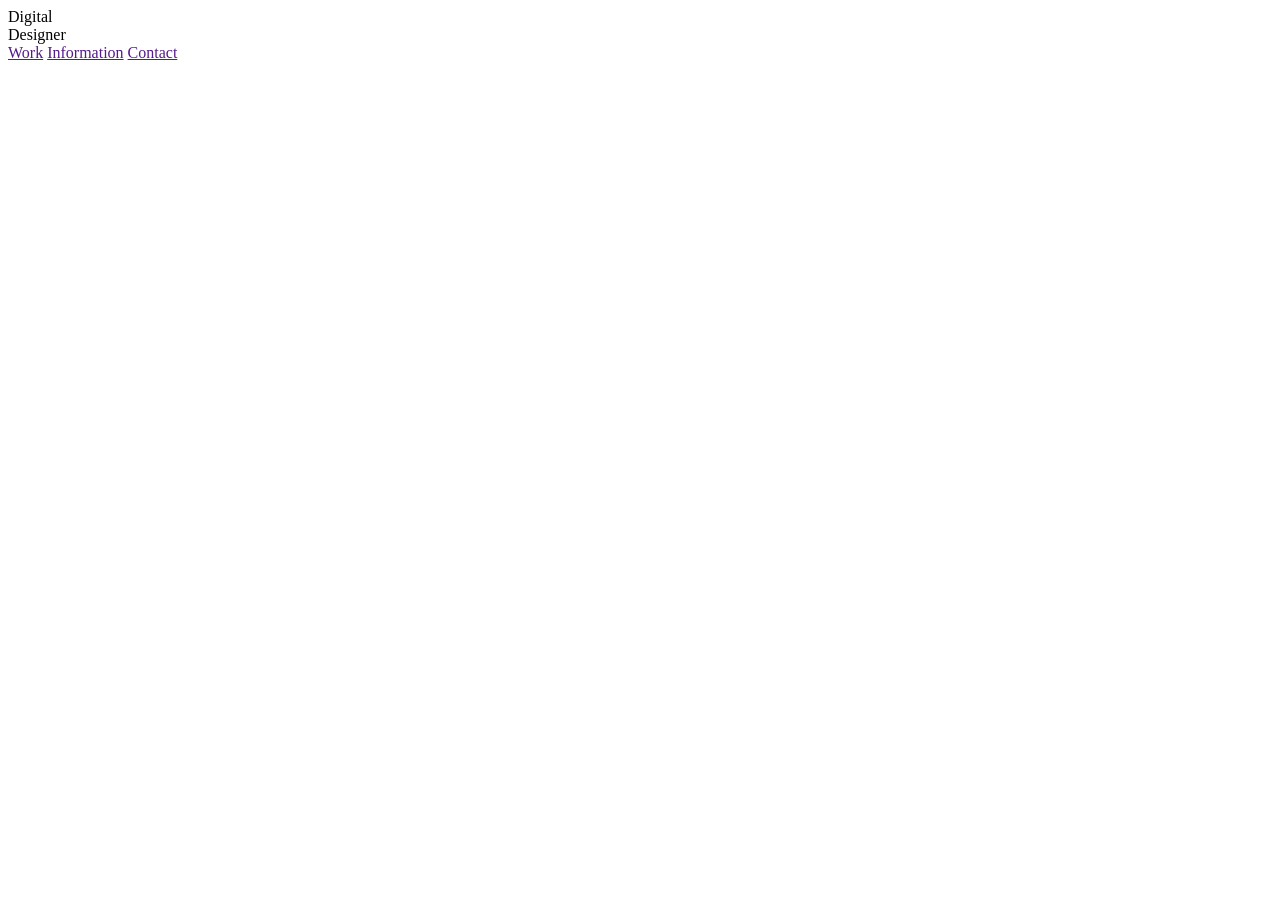
==== idk.html @ 570d7447 "add nav html" ====
<!doctype html>
<html lang="en">
  <head>
    <meta charset="UTF-8" />
    <meta name="viewport" content="width=device-width, initial-scale=1.0" />
    <title>Homepage</title>
  </head>
  <body>
    <header>
      <nav>
        <div class="left-nav">
          Digital <br />
          Designer
        </div>
        <div class="right-nav">
          <a href="">Work</a>
          <a href="">Information</a>
          <a href="">Contact</a>
        </div>
      </nav>
    </header>
    <main>
      <section></section>
    </main>
  </body>
</html>
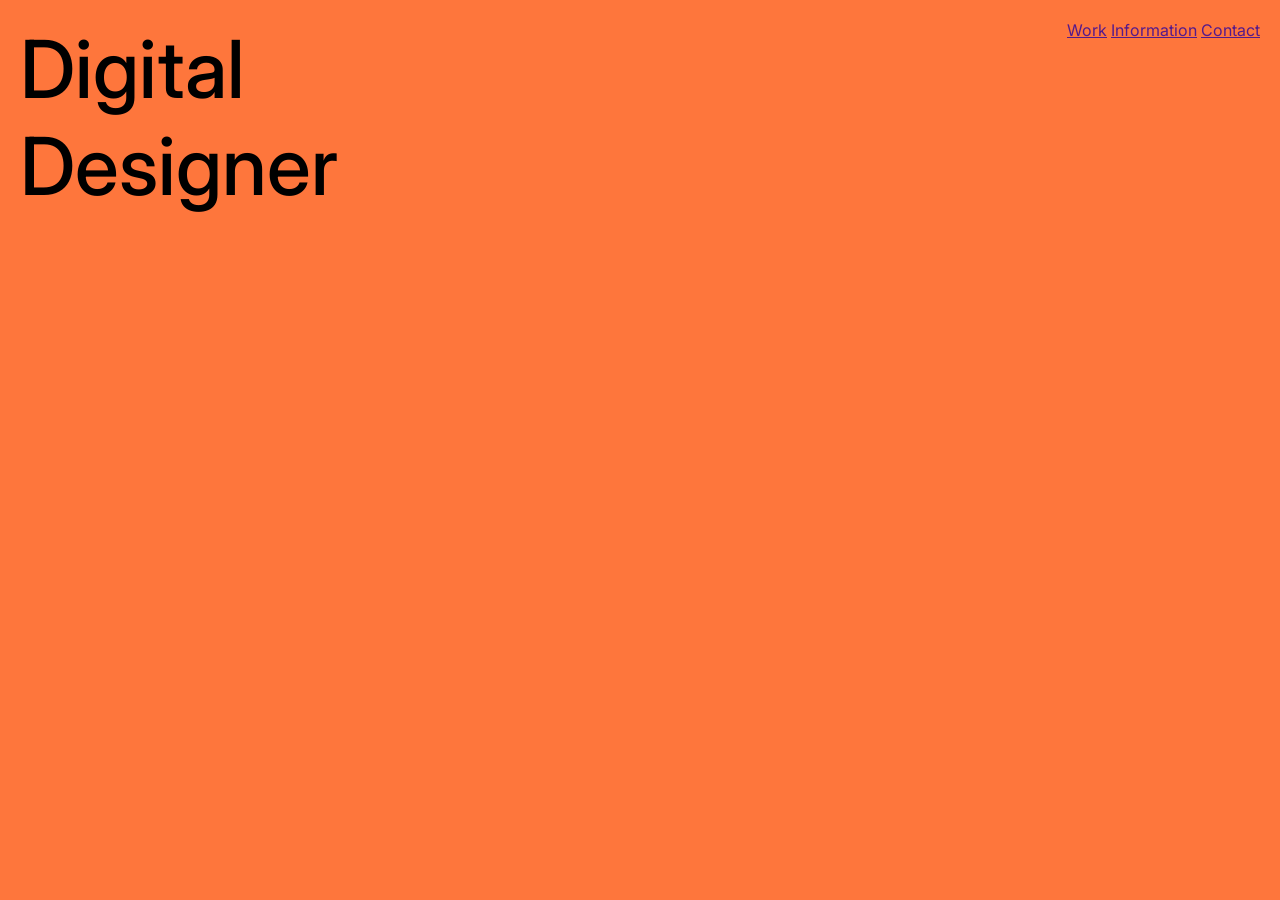
==== commit f559dead: "styling tipis" ====
--- a/idk.html
+++ b/idk.html
@@ -4,6 +4,11 @@
     <meta charset="UTF-8" />
     <meta name="viewport" content="width=device-width, initial-scale=1.0" />
     <title>Homepage</title>
+    <link rel="stylesheet" href="style.css" />
+    <link
+      href="https://fonts.googleapis.com/css?family=Inter:100,200,300,regular,500,600,700,800,900,100italic,200italic,300italic,italic,500italic,600italic,700italic,800italic,900italic"
+      rel="stylesheet"
+    />
   </head>
   <body>
     <header>
--- a/style.css
+++ b/style.css
@@ -0,0 +1,19 @@
+* {
+  margin: 0;
+  padding: 0;
+  font-family: "Inter", sans-serif;
+}
+body,
+html {
+  height: 100%;
+  background-color: #fe763c;
+}
+nav {
+  display: flex;
+  justify-content: space-between;
+  padding: 20px;
+}
+nav .left-nav {
+  font-size: 80px;
+  font-weight: 500;
+}
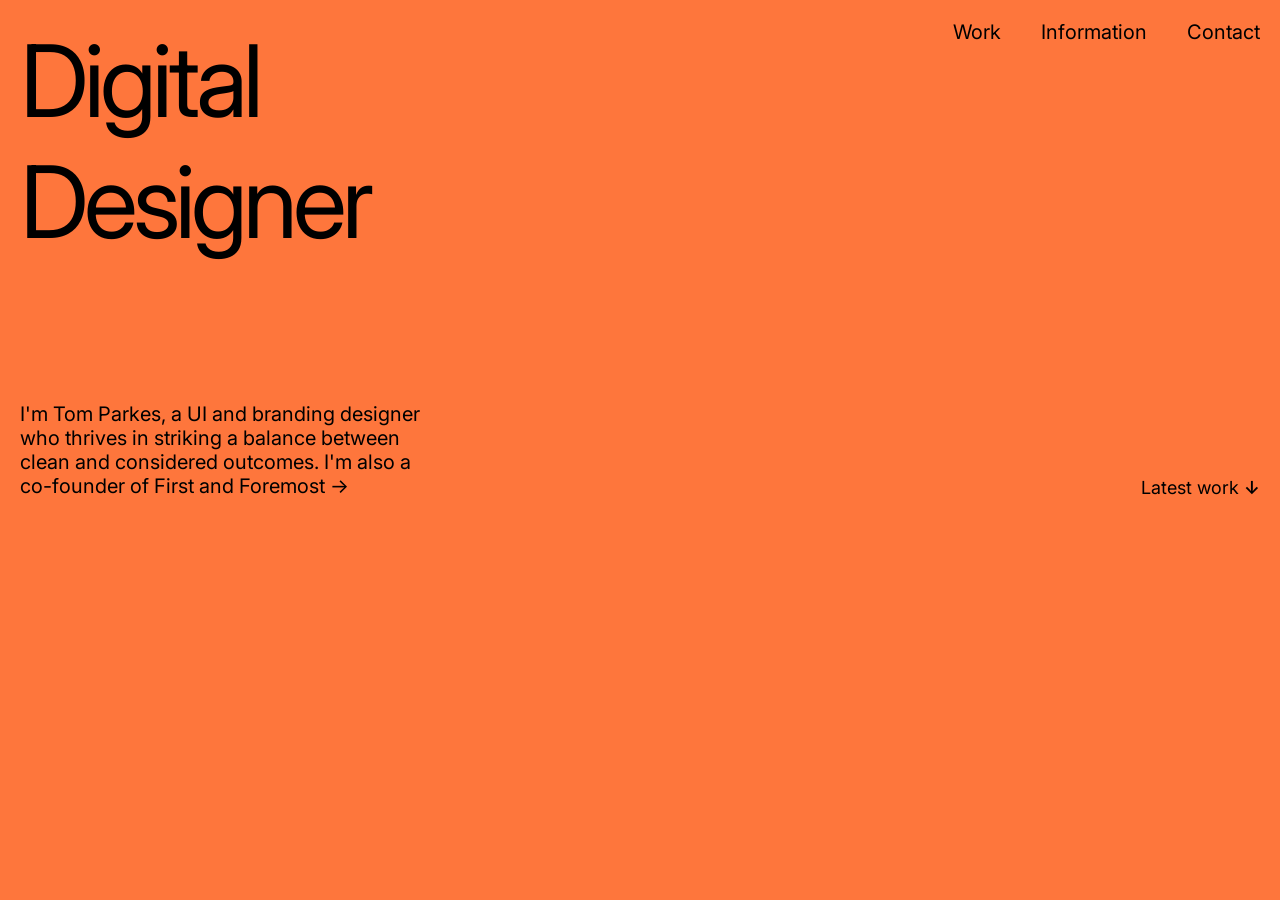
==== commit 1531ee58: "add hero section" ====
--- a/idk.html
+++ b/idk.html
@@ -25,7 +25,15 @@
       </nav>
     </header>
     <main>
-      <section></section>
+      <section id="hero">
+        <p>
+          I'm Tom Parkes, a UI and branding designer <br />
+          who thrives in striking a balance between <br />
+          clean and considered outcomes. I'm also a <br />
+          co-founder of First and Foremost ->
+        </p>
+        <a href="#work" class="cta-button">Latest work <span>↓</span></a>
+      </section>
     </main>
   </body>
 </html>
--- a/style.css
+++ b/style.css
@@ -7,6 +7,11 @@
 html {
   height: 100%;
   background-color: #fe763c;
+  overflow-x: hidden;
+}
+a {
+  text-decoration: none;
+  color: inherit;
 }
 nav {
   display: flex;
@@ -14,6 +19,31 @@
   padding: 20px;
 }
 nav .left-nav {
-  font-size: 80px;
-  font-weight: 500;
+  letter-spacing: -5px;
+  font-size: 100px;
+  font-weight: 400;
 }
+nav .right-nav {
+  display: flex;
+  gap: 40px;
+}
+nav .right-nav a {
+  font-size: 20px;
+}
+
+#hero {
+  display: flex;
+  padding: 20px;
+  margin-top: 100px;
+  align-items: end;
+  justify-content: space-between;
+}
+#hero p {
+  font-size: 20px;
+}
+#hero .cta-button {
+  font-size: 18px;
+}
+#hero .cta-button span {
+  font-weight: 600;
+}
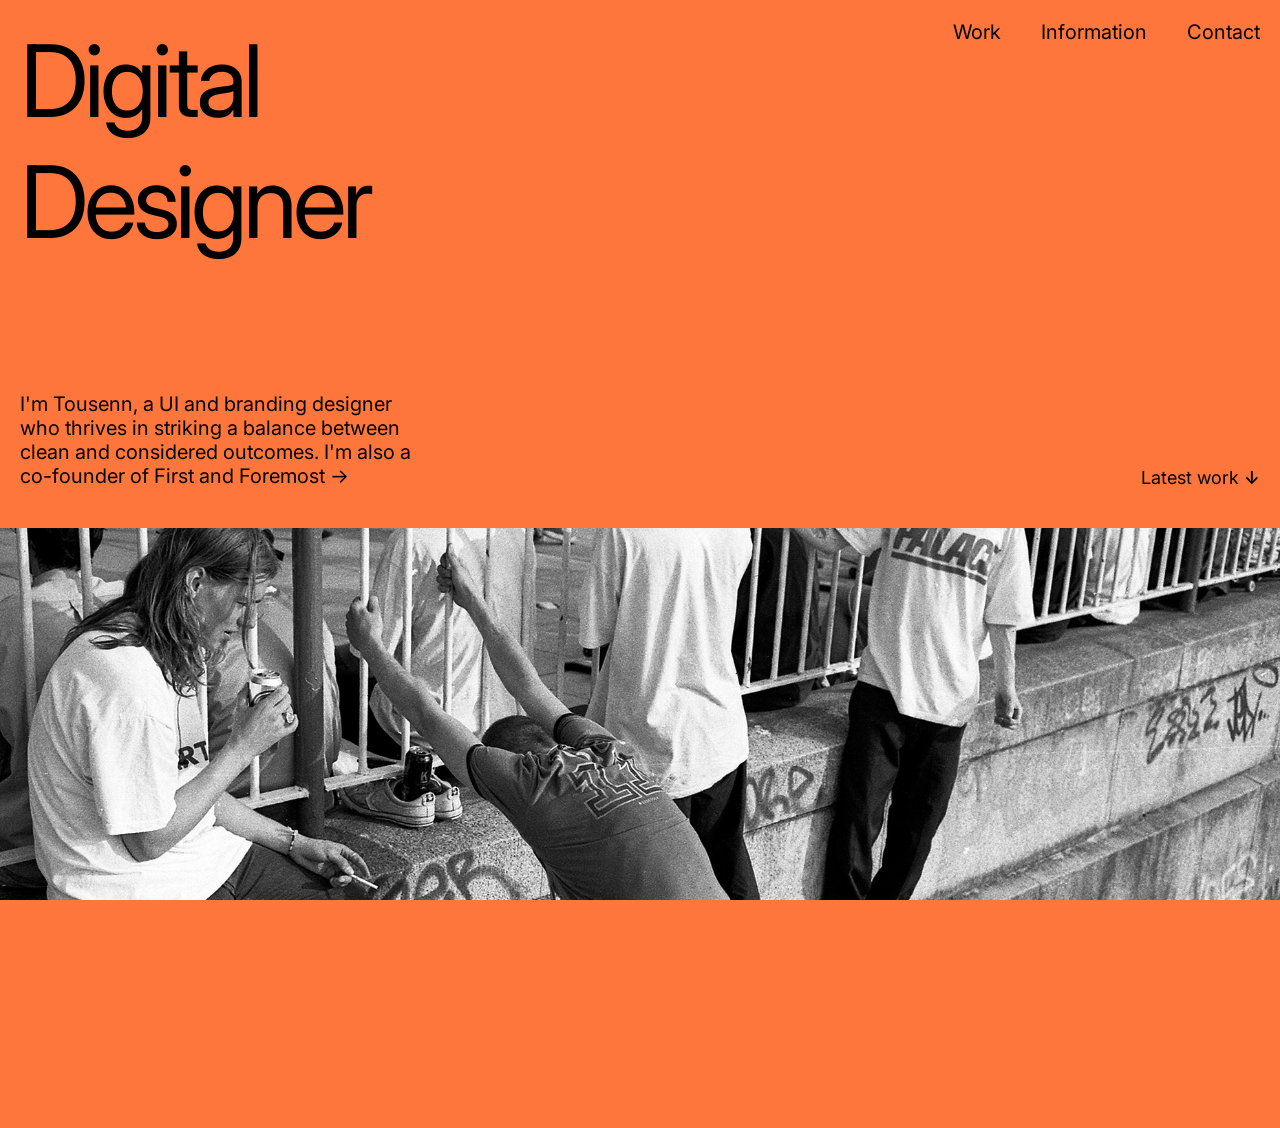
==== commit 42e13de8: "add img hero section" ====
--- a/idk.html
+++ b/idk.html
@@ -3,7 +3,7 @@
   <head>
     <meta charset="UTF-8" />
     <meta name="viewport" content="width=device-width, initial-scale=1.0" />
-    <title>Homepage</title>
+    <title>Brutalism</title>
     <link rel="stylesheet" href="style.css" />
     <link
       href="https://fonts.googleapis.com/css?family=Inter:100,200,300,regular,500,600,700,800,900,100italic,200italic,300italic,italic,500italic,600italic,700italic,800italic,900italic"
@@ -27,13 +27,16 @@
     <main>
       <section id="hero">
         <p>
-          I'm Tom Parkes, a UI and branding designer <br />
+          I'm Tousenn, a UI and branding designer <br />
           who thrives in striking a balance between <br />
           clean and considered outcomes. I'm also a <br />
           co-founder of First and Foremost ->
         </p>
         <a href="#work" class="cta-button">Latest work <span>↓</span></a>
       </section>
+      <section id="img-hero">
+        <!-- Image content for the hero section -->
+      </section>
     </main>
   </body>
 </html>
--- a/style.css
+++ b/style.css
@@ -33,7 +33,7 @@
 
 #hero {
   display: flex;
-  padding: 20px;
+  padding: 10px 20px 40px 20px;
   margin-top: 100px;
   align-items: end;
   justify-content: space-between;
@@ -47,3 +47,10 @@
 #hero .cta-button span {
   font-weight: 600;
 }
+
+#img-hero {
+  height: 600px;
+  background-image: url("images/cosmos_1658266340.jpeg");
+  background-size: cover;
+  background-position: center;
+}
